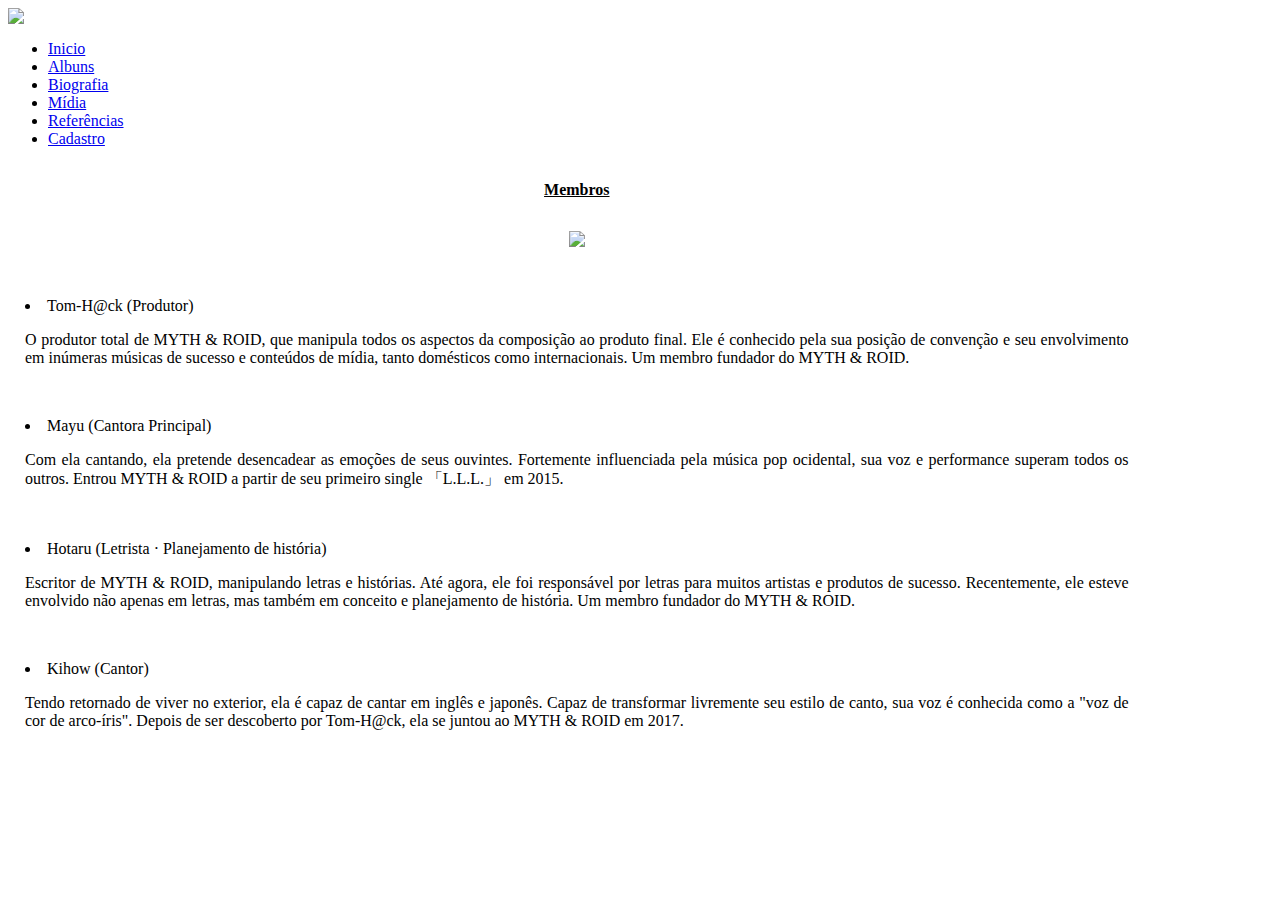
==== index.html @ a4d2cf6b "First Commit" ====
<html>
<head>
<meta charset="UTF-8" />
<link rel="stylesheet" href="imagens/estilo.css" />
	<title>Myth & Roid</title>
</head>
<!-- Menu -->
<header>
	<div class="fundo">
		<img src="imagens/cats.jpg"/>
	</div>
<div class="menu">
 <ul>
  <li><a class="active" href="index.html">Inicio</a></li>
  <li><a href="albuns.html">Albuns</a></li>
  <li><a href="biografia.html">Biografia</a></li>
  <li><a href="midia.html">Mídia</a></li>
  <li><a href="referencias.html">Referências</a></li>
  <li><a href="cadastro.html">Cadastro</a></li>
</ul> 
</div>
</header>

<!--Corpo-->
<body>
<div class="index">
<table cellpadding="15" width="90%">
<tr>
	<td align="center"><b><u>Membros</u></b></td>
<tr>
	<td align="center"><img src="imagens/member.jpg"></td>
<tr>
	<td></br>
		<li>Tom-H@ck (Produtor)</li>
		<p align="justify">O produtor total de MYTH & ROID, que manipula todos os aspectos da composição ao produto final. Ele é conhecido pela sua posição de convenção e seu envolvimento em inúmeras músicas de sucesso e conteúdos de mídia, tanto domésticos como internacionais.
		Um membro fundador do MYTH & ROID.
		</td></p>

<tr>
	<td></br>
		<li>Mayu (Cantora Principal)</li>
		<p align="justify">Com ela cantando, ela pretende desencadear as emoções de seus ouvintes.
		Fortemente influenciada pela música pop ocidental, sua voz e performance superam todos os outros.
		Entrou MYTH & ROID a partir de seu primeiro single 「L.L.L.」 em 2015.
		</td></p>

<tr>
	<td></br>
		<li>Hotaru (Letrista · Planejamento de história)</li>
		<p align="justify">Escritor de MYTH & ROID, manipulando letras e histórias. Até agora, ele foi responsável por letras para muitos artistas e produtos de sucesso. Recentemente, ele esteve envolvido não apenas em letras, mas também em conceito e planejamento de história.
		Um membro fundador do MYTH & ROID.
	</td></p>
	
<tr>
	<td></br>
		<li>Kihow (Cantor)</li>
		<p align="justify">Tendo retornado de viver no exterior, ela é capaz de cantar em inglês e japonês.
		Capaz de transformar livremente seu estilo de canto, sua voz é conhecida como a "voz de cor de arco-íris".
		Depois de ser descoberto por Tom-H@ck, ela se juntou ao MYTH & ROID em 2017.
	</td></p>
</tr>
</div>
</body>

<!--Rodapé-->
<footer>

</footer>
</html>
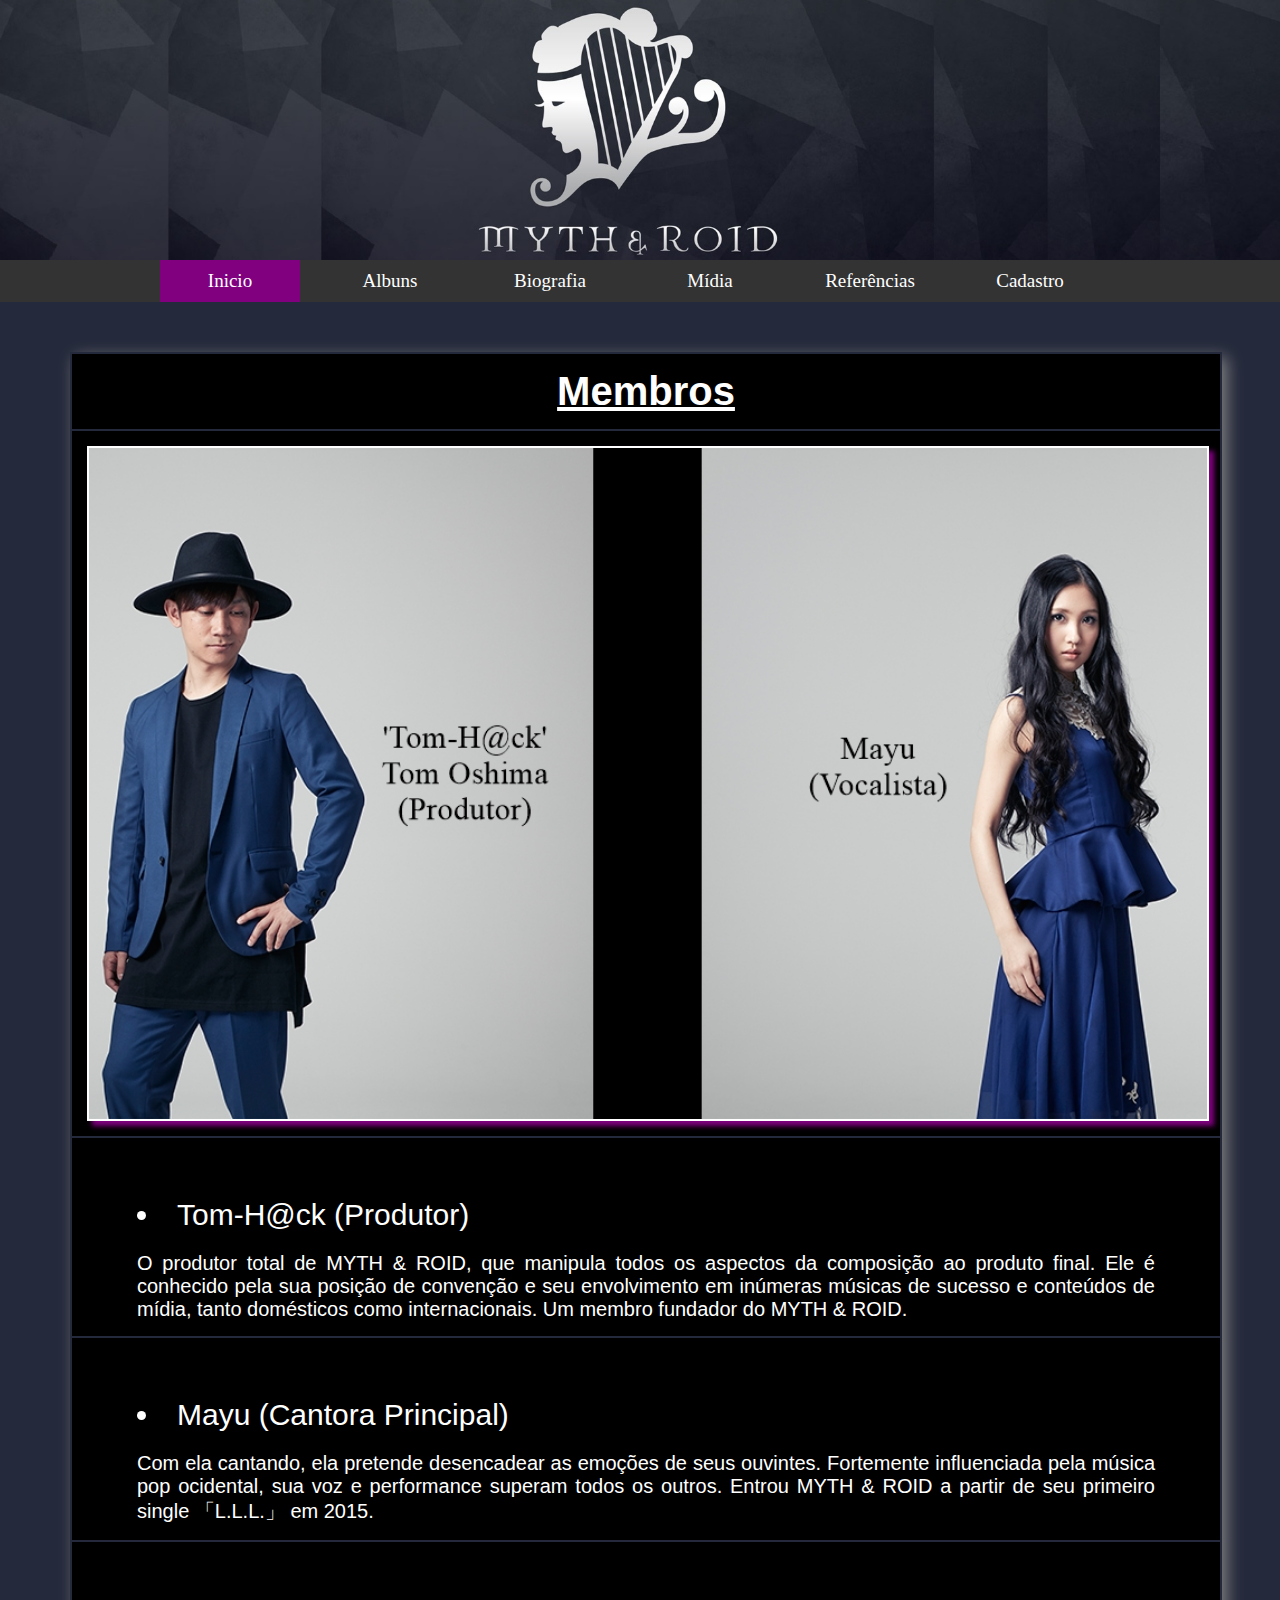
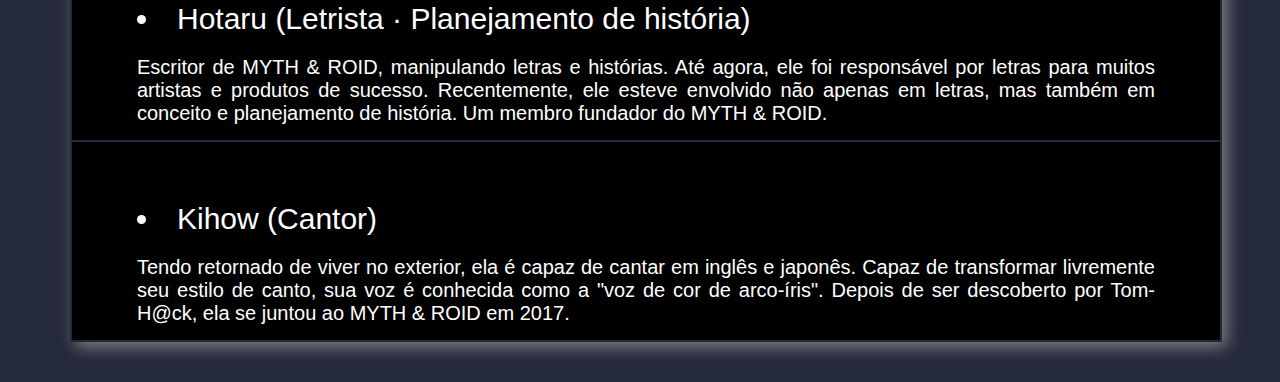
==== commit 66c491fd: "Reorganizando Importações" ====
--- a/index.html
+++ b/index.html
@@ -1,69 +1,77 @@
 <html>
+
 <head>
-<meta charset="UTF-8" />
-<link rel="stylesheet" href="imagens/estilo.css" />
+	<meta charset="UTF-8" />
+	<link rel="stylesheet" href="src/css/navbar.css" />
+	<link rel="stylesheet" href="src/css/style.css" />
 	<title>Myth & Roid</title>
 </head>
-<!-- Menu -->
-<header>
-	<div class="fundo">
-		<img src="imagens/cats.jpg"/>
+
+<body>
+
+	<!-- Menu -->
+	<header>
+		<div class="fundo">
+			<img src="src/images/cats.jpg" />
+		</div>
+		<div class="menu">
+			<ul>
+				<li><a class="active" href="index.html">Inicio</a></li>
+				<li><a href="src/pages/albuns.html">Albuns</a></li>
+				<li><a href="src/pages/biografia.html">Biografia</a></li>
+				<li><a href="src/pages/midia.html">Mídia</a></li>
+				<li><a href="src/pages/referencias.html">Referências</a></li>
+				<li><a href="src/pages/cadastro.html">Cadastro</a></li>
+			</ul>
+		</div>
+	</header>
+	<div class="index">
+		<table cellpadding="15" width="90%">
+			<tr>
+				<td align="center"><b><u>Membros</u></b></td>
+			<tr>
+				<td align="center"><img src="src/images/member.jpg"></td>
+			<tr>
+				<td></br>
+					<li>Tom-H@ck (Produtor)</li>
+					<p align="justify">O produtor total de MYTH & ROID, que manipula todos os aspectos da composição ao
+						produto final. Ele é conhecido pela sua posição de convenção e seu envolvimento em inúmeras
+						músicas de sucesso e conteúdos de mídia, tanto domésticos como internacionais.
+						Um membro fundador do MYTH & ROID.
+				</td>
+				</p>
+
+			<tr>
+				<td></br>
+					<li>Mayu (Cantora Principal)</li>
+					<p align="justify">Com ela cantando, ela pretende desencadear as emoções de seus ouvintes.
+						Fortemente influenciada pela música pop ocidental, sua voz e performance superam todos os
+						outros.
+						Entrou MYTH & ROID a partir de seu primeiro single 「L.L.L.」 em 2015.
+				</td>
+				</p>
+
+			<tr>
+				<td></br>
+					<li>Hotaru (Letrista · Planejamento de história)</li>
+					<p align="justify">Escritor de MYTH & ROID, manipulando letras e histórias. Até agora, ele foi
+						responsável por letras para muitos artistas e produtos de sucesso. Recentemente, ele esteve
+						envolvido não apenas em letras, mas também em conceito e planejamento de história.
+						Um membro fundador do MYTH & ROID.
+				</td>
+				</p>
+
+			<tr>
+				<td></br>
+					<li>Kihow (Cantor)</li>
+					<p align="justify">Tendo retornado de viver no exterior, ela é capaz de cantar em inglês e japonês.
+						Capaz de transformar livremente seu estilo de canto, sua voz é conhecida como a "voz de cor de
+						arco-íris".
+						Depois de ser descoberto por Tom-H@ck, ela se juntou ao MYTH & ROID em 2017.
+				</td>
+				</p>
+			</tr>
 	</div>
-<div class="menu">
- <ul>
-  <li><a class="active" href="index.html">Inicio</a></li>
-  <li><a href="albuns.html">Albuns</a></li>
-  <li><a href="biografia.html">Biografia</a></li>
-  <li><a href="midia.html">Mídia</a></li>
-  <li><a href="referencias.html">Referências</a></li>
-  <li><a href="cadastro.html">Cadastro</a></li>
-</ul> 
-</div>
-</header>
-
-<!--Corpo-->
-<body>
-<div class="index">
-<table cellpadding="15" width="90%">
-<tr>
-	<td align="center"><b><u>Membros</u></b></td>
-<tr>
-	<td align="center"><img src="imagens/member.jpg"></td>
-<tr>
-	<td></br>
-		<li>Tom-H@ck (Produtor)</li>
-		<p align="justify">O produtor total de MYTH & ROID, que manipula todos os aspectos da composição ao produto final. Ele é conhecido pela sua posição de convenção e seu envolvimento em inúmeras músicas de sucesso e conteúdos de mídia, tanto domésticos como internacionais.
-		Um membro fundador do MYTH & ROID.
-		</td></p>
-
-<tr>
-	<td></br>
-		<li>Mayu (Cantora Principal)</li>
-		<p align="justify">Com ela cantando, ela pretende desencadear as emoções de seus ouvintes.
-		Fortemente influenciada pela música pop ocidental, sua voz e performance superam todos os outros.
-		Entrou MYTH & ROID a partir de seu primeiro single 「L.L.L.」 em 2015.
-		</td></p>
-
-<tr>
-	<td></br>
-		<li>Hotaru (Letrista · Planejamento de história)</li>
-		<p align="justify">Escritor de MYTH & ROID, manipulando letras e histórias. Até agora, ele foi responsável por letras para muitos artistas e produtos de sucesso. Recentemente, ele esteve envolvido não apenas em letras, mas também em conceito e planejamento de história.
-		Um membro fundador do MYTH & ROID.
-	</td></p>
-	
-<tr>
-	<td></br>
-		<li>Kihow (Cantor)</li>
-		<p align="justify">Tendo retornado de viver no exterior, ela é capaz de cantar em inglês e japonês.
-		Capaz de transformar livremente seu estilo de canto, sua voz é conhecida como a "voz de cor de arco-íris".
-		Depois de ser descoberto por Tom-H@ck, ela se juntou ao MYTH & ROID em 2017.
-	</td></p>
-</tr>
-</div>
 </body>
 
-<!--Rodapé-->
-<footer>
-
-</footer>
 </html>--- a/src/css/style.css
+++ b/src/css/style.css
@@ -0,0 +1,246 @@
+header{
+	background:black;
+		
+}
+
+body{
+	margin-left:0px;
+	margin-right:0px;
+	margin-top:0px;
+	font-family:calibri;
+	font-size:12px;
+	background:#24293B;
+}
+
+
+iframe {
+	border:solid 1px white;
+	box-shadow:5px 5px 5px purple;
+}
+
+
+
+.fundo img {
+    width: 100%;
+    height: auto;
+}
+
+.menu{
+	font-family:arial;
+	font-size:12px;
+	display: flex;
+	justify-content: center;
+	align-items: center;
+	background: #333;
+	width: 100%;
+}
+
+.menu ul {	
+    list-style-type: none;
+    margin: 0;
+    padding: 0;
+    overflow: hidden;
+    background-color: #333;
+}
+
+.menu li {
+    float: left;
+	margin-left:0px;
+	font-size:12px;
+}
+
+.menu li a {
+    margin-right:20px;
+	margin-left:auto;
+	display: block;
+    color: white;
+    text-align: center;
+    padding: 10px 20px;
+    text-decoration: none;
+	font-family:calibri;
+	font-size:19px;
+	width: 100px;
+    height: auto;
+}
+
+.menu li a:hover {
+    background-color: purple;
+}
+
+.active {
+    background-color: purple;
+}
+
+.index table {
+	margin-top:50px;
+	margin-left:70px;
+	box-shadow:5px 5px 15px grey;
+	margin-bottom:40px;
+	
+}
+
+.index tr {
+	font-family:arial;
+	font-size:40px;
+	background:black;
+	color:white;
+	
+}
+
+.index p {
+	font-family:Arial;
+	font-size:20px;
+	margin-left:50px;
+	margin-right:50px;
+}
+
+.index td img{
+	border:2px solid white;
+	box-shadow:5px 5px 5px purple;
+	width: 100%;
+    height: auto;
+	
+}
+
+.index li {
+	font-size:30;
+	margin-left:50px;
+}
+
+.biografia table {
+	margin-top:50px;
+	margin-left:70px;
+	box-shadow:5px 5px 15px grey;
+	margin-bottom:40px;
+	
+}
+
+.biografia tr {
+	font-family:arial;
+	font-size:40px;
+	background:black;
+	color:white;
+	
+}
+
+.biografia tr img{
+	margin-right:-218px;
+	border:2px solid white;
+	box-shadow:5px 5px 5px purple;
+	
+}
+
+
+.biografia p {
+	font-family:Arial;
+	font-size:20px;
+}
+
+
+.albuns table {
+	margin-top:50px;
+	margin-left:70px;
+	box-shadow:5px 5px 10px grey;
+	margin-bottom:-10px;
+	
+}
+
+.albuns tr {
+	font-family:Arial;
+	font-size:20px;
+	background:black;
+	color:white;
+		
+}
+
+
+.albuns td img {
+	border:2px solid white;
+	box-shadow:5px 5px 5px purple;
+	width: auto;
+	
+}
+
+
+.albuns p {
+	border-bottom:2px solid white;
+	margin-bottom:50px;
+	text-align: left;
+	
+}
+
+.midia table {
+	margin-top:50px;
+	margin-left:70px;
+	box-shadow:5px 5px 15px grey;
+	margin-bottom:40px;
+	
+}
+
+.midia tr {
+	font-family:arial;
+	font-size:21px;
+	background:black;
+	color:white;
+	
+}
+
+.midia tr img{
+	margin-right:-218px;
+	border:2px solid white;
+	box-shadow:5px 5px 5px purple;
+}
+	
+.midia p {
+	margin-right:300px;
+	
+}
+
+.cadastro table {
+	margin-top:50px;
+	margin-left:70px;
+	box-shadow:5px 5px 15px grey;
+	margin-bottom:40px;
+	
+}
+
+.cadastro tr {
+	font-family:arial;
+	font-size:21px;
+	background:black;
+	color:white;
+	
+}
+
+.cadastro tr img{
+	margin-right:-218px;
+	border:2px solid white;
+	box-shadow:5px 5px 5px purple;
+}
+	
+.cadastro p {
+	margin-right:300px;
+	
+}
+
+.referencias table {
+	margin-top:50px;
+	margin-left:70px;
+	box-shadow:5px 5px 15px grey;
+	margin-bottom:40px;
+	
+}
+
+.referencias tr {
+	font-family:arial;
+	font-size:40px;
+	background:black;
+	color:white;
+	
+}
+
+
+.referencias p {
+	font-family:Arial;
+	font-size:25px;
+}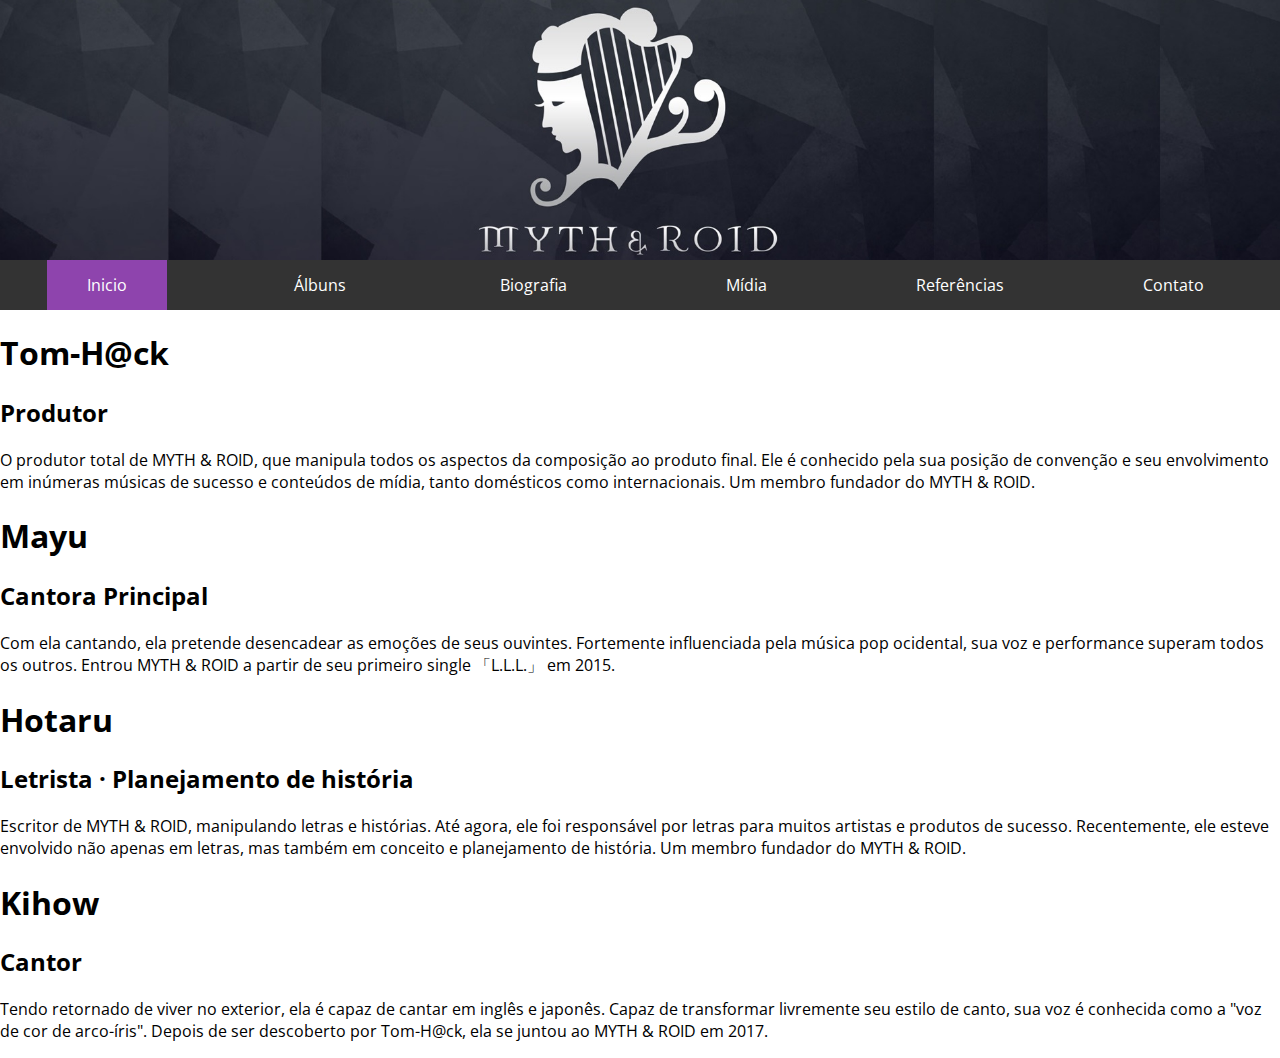
==== commit dc15b4f9: "Redefinindo pastas e criando estrutura da home." ====
--- a/index.html
+++ b/index.html
@@ -2,76 +2,125 @@
 
 <head>
 	<meta charset="UTF-8" />
-	<link rel="stylesheet" href="src/css/navbar.css" />
-	<link rel="stylesheet" href="src/css/style.css" />
+	<link rel="stylesheet" href="src/css/header.css" />
+	<link rel="stylesheet" href="src/css/basis.css" />
 	<title>Myth & Roid</title>
 </head>
 
 <body>
-
-	<!-- Menu -->
 	<header>
-		<div class="fundo">
-			<img src="src/images/cats.jpg" />
-		</div>
-		<div class="menu">
-			<ul>
-				<li><a class="active" href="index.html">Inicio</a></li>
-				<li><a href="src/pages/albuns.html">Albuns</a></li>
-				<li><a href="src/pages/biografia.html">Biografia</a></li>
-				<li><a href="src/pages/midia.html">Mídia</a></li>
-				<li><a href="src/pages/referencias.html">Referências</a></li>
-				<li><a href="src/pages/cadastro.html">Cadastro</a></li>
-			</ul>
+		<div class="header">
+			<img src="assets/images/cats.jpg" />
+			<div class="navbar">
+				<ul class="nav">
+					<li class="nav-item">
+						<a class="nav-link active" href="index.html">Inicio</a>
+					</li>
+					<li class="nav-item">
+						<a class="nav-link" href="src/pages/albuns.html">Álbuns</a>
+					</li>
+					<li class="nav-item">
+						<a class="nav-link" href="src/pages/biografia.html">Biografia</a>
+					</li>
+					<li class="nav-item">
+						<a class="nav-link" href="src/pages/midia.html">Mídia</a>
+					</li>
+					<li class="nav-item">
+						<a class="nav-link" href="src/pages/referencias.html">Referências</a>
+					</li>
+					<li class="nav-item">
+						<a class="nav-link" href="src/pages/contato.html">Contato</a>
+					</li>
+				</ul>
+			</div>
 		</div>
 	</header>
-	<div class="index">
-		<table cellpadding="15" width="90%">
-			<tr>
-				<td align="center"><b><u>Membros</u></b></td>
-			<tr>
-				<td align="center"><img src="src/images/member.jpg"></td>
-			<tr>
-				<td></br>
-					<li>Tom-H@ck (Produtor)</li>
-					<p align="justify">O produtor total de MYTH & ROID, que manipula todos os aspectos da composição ao
-						produto final. Ele é conhecido pela sua posição de convenção e seu envolvimento em inúmeras
-						músicas de sucesso e conteúdos de mídia, tanto domésticos como internacionais.
+	<section class="container">
+		<div class="card-author">
+			<div class="card-img">
+
+			</div>
+			<div class="card-title">
+				<h1>Tom-H@ck</h1>
+			</div>
+			<div class="card-content">
+				<div class="function">
+					<h2> Produtor</h2>
+				</div>
+				<div class="description">
+					<p>O produtor total de MYTH & ROID, que manipula todos os aspectos da composição ao produto final.
+						Ele é
+						conhecido pela sua posição de convenção e seu envolvimento em inúmeras músicas de sucesso e
+						conteúdos de mídia, tanto domésticos como internacionais.
 						Um membro fundador do MYTH & ROID.
-				</td>
-				</p>
+					</p>
+				</div>
+			</div>
+		</div>
 
-			<tr>
-				<td></br>
-					<li>Mayu (Cantora Principal)</li>
-					<p align="justify">Com ela cantando, ela pretende desencadear as emoções de seus ouvintes.
+		<div class="card-author">
+			<div class="card-img">
+
+			</div>
+			<div class="card-title">
+				<h1>Mayu</h1>
+			</div>
+			<div class="card-content">
+				<div class="function">
+					<h2>Cantora Principal</h2>
+				</div>
+				<div class="description">
+					<p>Com ela cantando, ela pretende desencadear as emoções de seus ouvintes.
 						Fortemente influenciada pela música pop ocidental, sua voz e performance superam todos os
 						outros.
 						Entrou MYTH & ROID a partir de seu primeiro single 「L.L.L.」 em 2015.
-				</td>
-				</p>
+					</p>
+				</div>
+			</div>
+		</div>
 
-			<tr>
-				<td></br>
-					<li>Hotaru (Letrista · Planejamento de história)</li>
-					<p align="justify">Escritor de MYTH & ROID, manipulando letras e histórias. Até agora, ele foi
+		<div class="card-author">
+			<div class="card-img">
+
+			</div>
+			<div class="card-title">
+				<h1> Hotaru </h1>
+			</div>
+			<div class="card-content">
+				<div class="function">
+					<h2> Letrista · Planejamento de história</h2>
+				</div>
+				<div class="description">
+					<p>Escritor de MYTH & ROID, manipulando letras e histórias. Até agora, ele foi
 						responsável por letras para muitos artistas e produtos de sucesso. Recentemente, ele esteve
 						envolvido não apenas em letras, mas também em conceito e planejamento de história.
 						Um membro fundador do MYTH & ROID.
-				</td>
-				</p>
+					</p>
+				</div>
+			</div>
+		</div>
 
-			<tr>
-				<td></br>
-					<li>Kihow (Cantor)</li>
-					<p align="justify">Tendo retornado de viver no exterior, ela é capaz de cantar em inglês e japonês.
+		<div class="card-author">
+			<div class="card-img">
+
+			</div>
+			<div class="card-title">
+				<h1>Kihow</h1>
+			</div>
+			<div class="card-content">
+				<div class="function">
+					<h2>Cantor</h2>
+				</div>
+				<div class="description">
+					<p>Tendo retornado de viver no exterior, ela é capaz de cantar em inglês e japonês.
 						Capaz de transformar livremente seu estilo de canto, sua voz é conhecida como a "voz de cor de
 						arco-íris".
 						Depois de ser descoberto por Tom-H@ck, ela se juntou ao MYTH & ROID em 2017.
-				</td>
-				</p>
-			</tr>
-	</div>
+					</p>
+				</div>
+			</div>
+		</div>
+	</section>
 </body>
 
 </html>--- a/src/css/header.css
+++ b/src/css/header.css
@@ -0,0 +1,58 @@
+:root {
+    --bg: #333;
+    --bg-featured: #8e44ad;
+    --text: #fff;
+}
+
+.header img {
+    width: 100%;
+    height: auto;
+}
+
+.header .navbar {
+    display: flex;
+    justify-content: center;
+    align-items: center;  
+    width: 100%;
+    background: var(--bg);
+}
+
+.navbar .nav {
+    display: flex;
+    justify-content: space-around;
+    align-items: center;
+    flex-wrap: wrap;
+    list-style-type: none;
+    height: auto;    
+    width: 100%;
+    padding: 0;
+    margin: 0;
+    background-color: var(--bg);
+}
+
+.navbar .nav-item { 
+    display: flex;
+    justify-content: center;
+    align-items: center;
+    height: 50px;
+}
+
+.nav-item .nav-link {
+    display: flex;
+    justify-content: center;
+    align-items: center;
+    width: 100px;    
+    height: 100%;   
+    text-align: center;          
+    padding: 0px 10px;
+    text-decoration: none; 
+    color: var(--text); 
+}
+
+.nav-item .nav-link:hover {
+    background-color: var(--bg-featured);
+}
+
+.active {
+    background-color: var(--bg-featured);
+}--- a/src/css/basis.css
+++ b/src/css/basis.css
@@ -0,0 +1,161 @@
+@import url('https://fonts.googleapis.com/css?family=Cinzel:400,700&display=swap');
+@import url('https://fonts.googleapis.com/css?family=ZCOOL+XiaoWei&display=swap');
+@import url('https://fonts.googleapis.com/css?family=Open+Sans:400,600,700,800&display=swap');
+
+body {
+	margin: 0;
+	padding: 0;
+	box-sizing: border-box;
+	font-family: 'Open Sans', sans-serif;
+}
+
+.index table {
+	margin-top: 50px;
+	margin-left: 70px;
+	box-shadow: 5px 5px 15px grey;
+	margin-bottom: 40px;
+}
+
+.index tr {
+	font-family: arial;
+	font-size: 40px;
+	background: black;
+	color: white;
+}
+
+.index p {
+	font-family: Arial;
+	font-size: 20px;
+	margin-left: 50px;
+	margin-right: 50px;
+}
+
+.index td img {
+	border: 2px solid white;
+	box-shadow: 5px 5px 5px purple;
+	width: 100%;
+	height: auto;
+}
+
+.index li {
+	font-size: 30;
+	margin-left: 50px;
+}
+
+.biografia table {
+	margin-top: 50px;
+	margin-left: 70px;
+	box-shadow: 5px 5px 15px grey;
+	margin-bottom: 40px;
+}
+
+.biografia tr {
+	font-family: arial;
+	font-size: 40px;
+	background: black;
+	color: white;
+}
+
+.biografia tr img {
+	margin-right: -218px;
+	border: 2px solid white;
+	box-shadow: 5px 5px 5px purple;
+}
+
+.biografia p {
+	font-family: Arial;
+	font-size: 20px;
+}
+
+.albuns table {
+	margin-top: 50px;
+	margin-left: 70px;
+	box-shadow: 5px 5px 10px grey;
+	margin-bottom: -10px;
+}
+
+.albuns tr {
+	font-family: Arial;
+	font-size: 20px;
+	background: black;
+	color: white;
+}
+
+.albuns td img {
+	border: 2px solid white;
+	box-shadow: 5px 5px 5px purple;
+	width: auto;
+}
+
+.albuns p {
+	border-bottom: 2px solid white;
+	margin-bottom: 50px;
+	text-align: left;
+}
+
+.midia table {
+	margin-top: 50px;
+	margin-left: 70px;
+	box-shadow: 5px 5px 15px grey;
+	margin-bottom: 40px;
+}
+
+.midia tr {
+	font-family: arial;
+	font-size: 21px;
+	background: black;
+	color: white;
+}
+
+.midia tr img {
+	margin-right: -218px;
+	border: 2px solid white;
+	box-shadow: 5px 5px 5px purple;
+}
+
+.midia p {
+	margin-right: 300px;
+}
+
+.cadastro table {
+	margin-top: 50px;
+	margin-left: 70px;
+	box-shadow: 5px 5px 15px grey;
+	margin-bottom: 40px;
+}
+
+.cadastro tr {
+	font-family: arial;
+	font-size: 21px;
+	background: black;
+	color: white;
+}
+
+.cadastro tr img {
+	margin-right: -218px;
+	border: 2px solid white;
+	box-shadow: 5px 5px 5px purple;
+}
+
+.cadastro p {
+	margin-right: 300px;
+}
+
+.referencias table {
+	margin-top: 50px;
+	margin-left: 70px;
+	box-shadow: 5px 5px 15px grey;
+	margin-bottom: 40px;
+}
+
+.referencias tr {
+	font-family: arial;
+	font-size: 40px;
+	background: black;
+	color: white;
+}
+
+.referencias p {
+	font-family: Arial;
+	font-size: 25px;
+}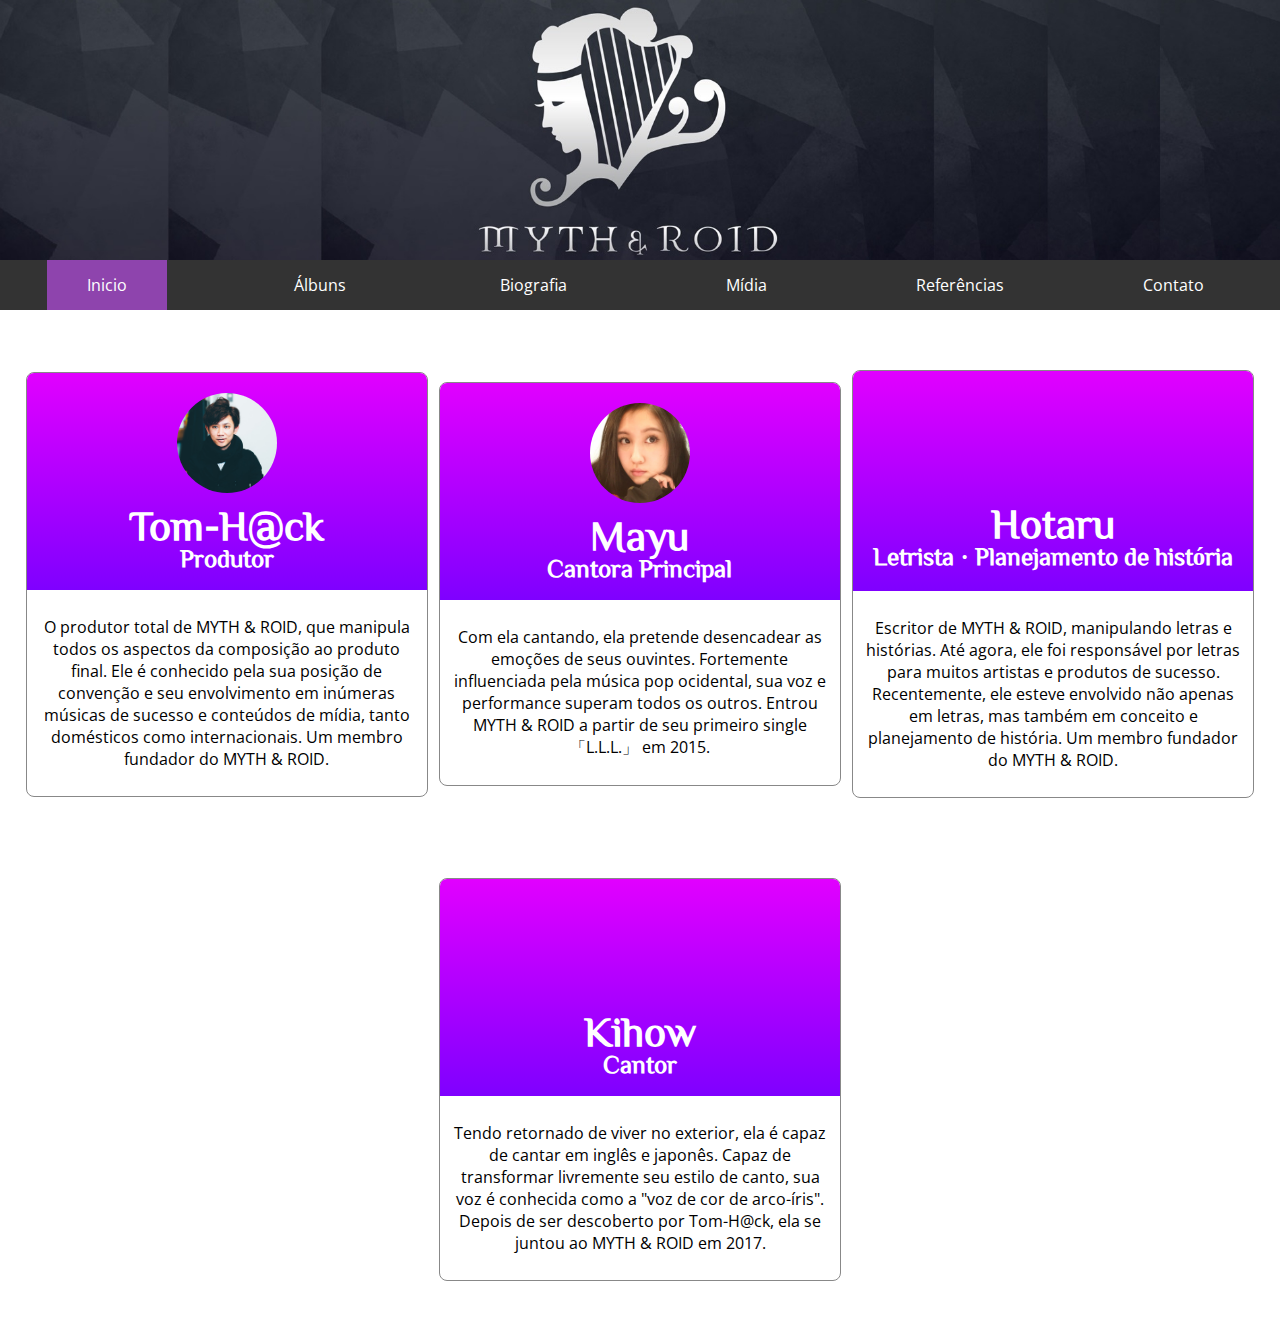
==== commit eedddc82: "Re-estruturação dos autores e barra de navegação." ====
--- a/index.html
+++ b/index.html
@@ -1,126 +1,109 @@
 <html>
 
 <head>
-	<meta charset="UTF-8" />
-	<link rel="stylesheet" href="src/css/header.css" />
-	<link rel="stylesheet" href="src/css/basis.css" />
-	<title>Myth & Roid</title>
+    <meta charset="UTF-8" />
+    <link rel="stylesheet" href="src/css/header.css" />
+    <link rel="stylesheet" href="src/css/basis.css" />
+	<link rel="stylesheet" href="src/css/card-author.css">
+	<link rel="stylesheet" href="src/css/index-style.css">
+    <title>Myth & Roid</title>
 </head>
 
 <body>
-	<header>
-		<div class="header">
-			<img src="assets/images/cats.jpg" />
-			<div class="navbar">
-				<ul class="nav">
-					<li class="nav-item">
-						<a class="nav-link active" href="index.html">Inicio</a>
-					</li>
-					<li class="nav-item">
-						<a class="nav-link" href="src/pages/albuns.html">Álbuns</a>
-					</li>
-					<li class="nav-item">
-						<a class="nav-link" href="src/pages/biografia.html">Biografia</a>
-					</li>
-					<li class="nav-item">
-						<a class="nav-link" href="src/pages/midia.html">Mídia</a>
-					</li>
-					<li class="nav-item">
-						<a class="nav-link" href="src/pages/referencias.html">Referências</a>
-					</li>
-					<li class="nav-item">
-						<a class="nav-link" href="src/pages/contato.html">Contato</a>
-					</li>
-				</ul>
-			</div>
-		</div>
-	</header>
-	<section class="container">
-		<div class="card-author">
-			<div class="card-img">
+    <header>
+        <div class="header">
+            <img src="assets/images/cats.jpg" />
+            <div class="navbar">
+                <ul class="nav">
+                    <li class="nav-item">
+                        <a class="nav-link active" href="index.html">Inicio</a>
+                    </li>
+                    <li class="nav-item">
+                        <a class="nav-link" href="src/pages/albuns.html">Álbuns</a>
+                    </li>
+                    <li class="nav-item">
+                        <a class="nav-link" href="src/pages/biografia.html">Biografia</a>
+                    </li>
+                    <li class="nav-item">
+                        <a class="nav-link" href="src/pages/midia.html">Mídia</a>
+                    </li>
+                    <li class="nav-item">
+                        <a class="nav-link" href="src/pages/referencias.html">Referências</a>
+                    </li>
+                    <li class="nav-item">
+                        <a class="nav-link" href="src/pages/contato.html">Contato</a>
+                    </li>
+                </ul>
+            </div>
+        </div>
+    </header>
+    <section class="container-authors">
+        <div class="card-author">
+            <div class="card-header">
+                <div class="card-img">
+                    <img src="assets/images/tom_profile.jpg" alt="" srcset="">
+                </div>
+                <div class="card-title">
+                    <h1>Tom-H@ck</h1>
+                    <h2> Produtor</h2>
+                </div>
+            </div>
+            <div class="card-content">
+                <p>O produtor total de MYTH & ROID, que manipula todos os aspectos da composição ao produto final. Ele é conhecido pela sua posição de convenção e seu envolvimento em inúmeras músicas de sucesso e conteúdos de mídia, tanto domésticos como
+                    internacionais. Um membro fundador do MYTH & ROID.
+                </p>
+            </div>
+        </div>
 
-			</div>
-			<div class="card-title">
-				<h1>Tom-H@ck</h1>
-			</div>
-			<div class="card-content">
-				<div class="function">
-					<h2> Produtor</h2>
-				</div>
-				<div class="description">
-					<p>O produtor total de MYTH & ROID, que manipula todos os aspectos da composição ao produto final.
-						Ele é
-						conhecido pela sua posição de convenção e seu envolvimento em inúmeras músicas de sucesso e
-						conteúdos de mídia, tanto domésticos como internacionais.
-						Um membro fundador do MYTH & ROID.
-					</p>
-				</div>
-			</div>
-		</div>
+        <div class="card-author">
+            <div class="card-header">
+                <div class="card-img">
+                    <img src="assets/images/mayu_profile.jpg" alt="Mayu">
+                </div>
+                <div class="card-title">
+                    <h1>Mayu</h1>
+                    <h2>Cantora Principal</h2>
+                </div>
+            </div>
+            <div class="card-content">
+                <p>Com ela cantando, ela pretende desencadear as emoções de seus ouvintes. Fortemente influenciada pela música pop ocidental, sua voz e performance superam todos os outros. Entrou MYTH & ROID a partir de seu primeiro single 「L.L.L.」 em 2015.
+                </p>
+            </div>
+        </div>
 
-		<div class="card-author">
-			<div class="card-img">
+        <div class="card-author">
+            <div class="card-header">
+                <div class="card-img">
 
-			</div>
-			<div class="card-title">
-				<h1>Mayu</h1>
-			</div>
-			<div class="card-content">
-				<div class="function">
-					<h2>Cantora Principal</h2>
-				</div>
-				<div class="description">
-					<p>Com ela cantando, ela pretende desencadear as emoções de seus ouvintes.
-						Fortemente influenciada pela música pop ocidental, sua voz e performance superam todos os
-						outros.
-						Entrou MYTH & ROID a partir de seu primeiro single 「L.L.L.」 em 2015.
-					</p>
-				</div>
-			</div>
-		</div>
+                </div>
+                <div class="card-title">
+                    <h1> Hotaru </h1>
+                    <h2> Letrista · Planejamento de história</h2>
+                </div>
+            </div>
+            <div class="card-content">
+                <p>Escritor de MYTH & ROID, manipulando letras e histórias. Até agora, ele foi responsável por letras para muitos artistas e produtos de sucesso. Recentemente, ele esteve envolvido não apenas em letras, mas também em conceito e planejamento
+                    de história. Um membro fundador do MYTH & ROID.
+                </p>
+            </div>
+        </div>
 
-		<div class="card-author">
-			<div class="card-img">
+        <div class="card-author">
+            <div class="card-header">
+                <div class="card-img">
 
-			</div>
-			<div class="card-title">
-				<h1> Hotaru </h1>
-			</div>
-			<div class="card-content">
-				<div class="function">
-					<h2> Letrista · Planejamento de história</h2>
-				</div>
-				<div class="description">
-					<p>Escritor de MYTH & ROID, manipulando letras e histórias. Até agora, ele foi
-						responsável por letras para muitos artistas e produtos de sucesso. Recentemente, ele esteve
-						envolvido não apenas em letras, mas também em conceito e planejamento de história.
-						Um membro fundador do MYTH & ROID.
-					</p>
-				</div>
-			</div>
-		</div>
-
-		<div class="card-author">
-			<div class="card-img">
-
-			</div>
-			<div class="card-title">
-				<h1>Kihow</h1>
-			</div>
-			<div class="card-content">
-				<div class="function">
-					<h2>Cantor</h2>
-				</div>
-				<div class="description">
-					<p>Tendo retornado de viver no exterior, ela é capaz de cantar em inglês e japonês.
-						Capaz de transformar livremente seu estilo de canto, sua voz é conhecida como a "voz de cor de
-						arco-íris".
-						Depois de ser descoberto por Tom-H@ck, ela se juntou ao MYTH & ROID em 2017.
-					</p>
-				</div>
-			</div>
-		</div>
-	</section>
+                </div>
+                <div class="card-title">
+                    <h1>Kihow</h1>
+                    <h2>Cantor</h2>
+                </div>
+            </div>
+            <div class="card-content">
+                <p>Tendo retornado de viver no exterior, ela é capaz de cantar em inglês e japonês. Capaz de transformar livremente seu estilo de canto, sua voz é conhecida como a "voz de cor de arco-íris". Depois de ser descoberto por Tom-H@ck, ela se juntou
+                    ao MYTH & ROID em 2017.
+                </p>
+            </div>
+    </section>
 </body>
 
 </html>--- a/src/css/header.css
+++ b/src/css/header.css
@@ -1,9 +1,3 @@
-:root {
-    --bg: #333;
-    --bg-featured: #8e44ad;
-    --text: #fff;
-}
-
 .header img {
     width: 100%;
     height: auto;
@@ -50,9 +44,9 @@
 }
 
 .nav-item .nav-link:hover {
-    background-color: var(--bg-featured);
+    background-color: var(--feature);
 }
 
 .active {
-    background-color: var(--bg-featured);
+    background-color: var(--feature);
 }--- a/src/css/basis.css
+++ b/src/css/basis.css
@@ -1,6 +1,13 @@
 @import url('https://fonts.googleapis.com/css?family=Cinzel:400,700&display=swap');
 @import url('https://fonts.googleapis.com/css?family=ZCOOL+XiaoWei&display=swap');
 @import url('https://fonts.googleapis.com/css?family=Open+Sans:400,600,700,800&display=swap');
+
+
+:root {
+    --bg: #333;
+    --feature: #8e44ad;
+    --text: #fff;
+}
 
 body {
 	margin: 0;
@@ -9,37 +16,9 @@
 	font-family: 'Open Sans', sans-serif;
 }
 
-.index table {
-	margin-top: 50px;
-	margin-left: 70px;
-	box-shadow: 5px 5px 15px grey;
-	margin-bottom: 40px;
-}
-
-.index tr {
-	font-family: arial;
-	font-size: 40px;
-	background: black;
-	color: white;
-}
-
-.index p {
-	font-family: Arial;
-	font-size: 20px;
-	margin-left: 50px;
-	margin-right: 50px;
-}
-
-.index td img {
-	border: 2px solid white;
-	box-shadow: 5px 5px 5px purple;
-	width: 100%;
-	height: auto;
-}
-
-.index li {
-	font-size: 30;
-	margin-left: 50px;
+h1{
+	padding: 0;
+	margin: 0;
 }
 
 .biografia table {
--- a/src/css/card-author.css
+++ b/src/css/card-author.css
@@ -0,0 +1,64 @@
+.card-author {
+    display: flex;
+    flex-direction: column;
+    justify-content: center;
+    align-items: center;
+    border-radius: 8px;
+    border: 1px solid #888888;
+    width: 400px;
+    height: auto;
+    margin: 40px 0px;
+}
+
+.card-author .card-header {
+    display: flex;
+    flex-direction: column;
+    align-items: center;
+    justify-content: center;
+    box-sizing: border-box;
+    width: 100%;
+    border-radius: 7px 7px 0px 0px;
+    padding: 20px;
+    background: #7F00FF;
+    background: -webkit-linear-gradient(to bottom, #E100FF, #7F00FF);
+    background: linear-gradient(to bottom, #E100FF, #7F00FF);
+}
+
+.card-author .card-img {    
+    width: 100px;
+    height: 100px;   
+}
+
+.card-author .card-img img{
+    width: 100px;
+    height: 100px;
+    object-fit: cover;
+    border-radius: 100%;
+}
+
+.card-author .card-title {
+    font-family: 'ZCOOL XiaoWei', serif;
+    font-size: 1.3em;
+    margin: 10px 0px 0px 0px;
+    text-align: center;
+    color: var(--text);
+}
+
+.card-author .card-title h1{
+    padding: 0;
+    margin: 0;
+}
+
+.card-author .card-title h2{
+    padding: 0;
+    margin: 0;
+    font-size: 1.2em;
+}
+
+.card-author .card-content {
+    display: flex;
+    flex-direction: column;
+    align-items: center;
+    text-align: center;
+    padding: 10px;
+}--- a/src/css/index-style.css
+++ b/src/css/index-style.css
@@ -0,0 +1,7 @@
+.container-authors {
+    display: flex;
+    flex-wrap: wrap;
+    align-items: center;
+    justify-content: space-around;
+    padding: 20px;
+}